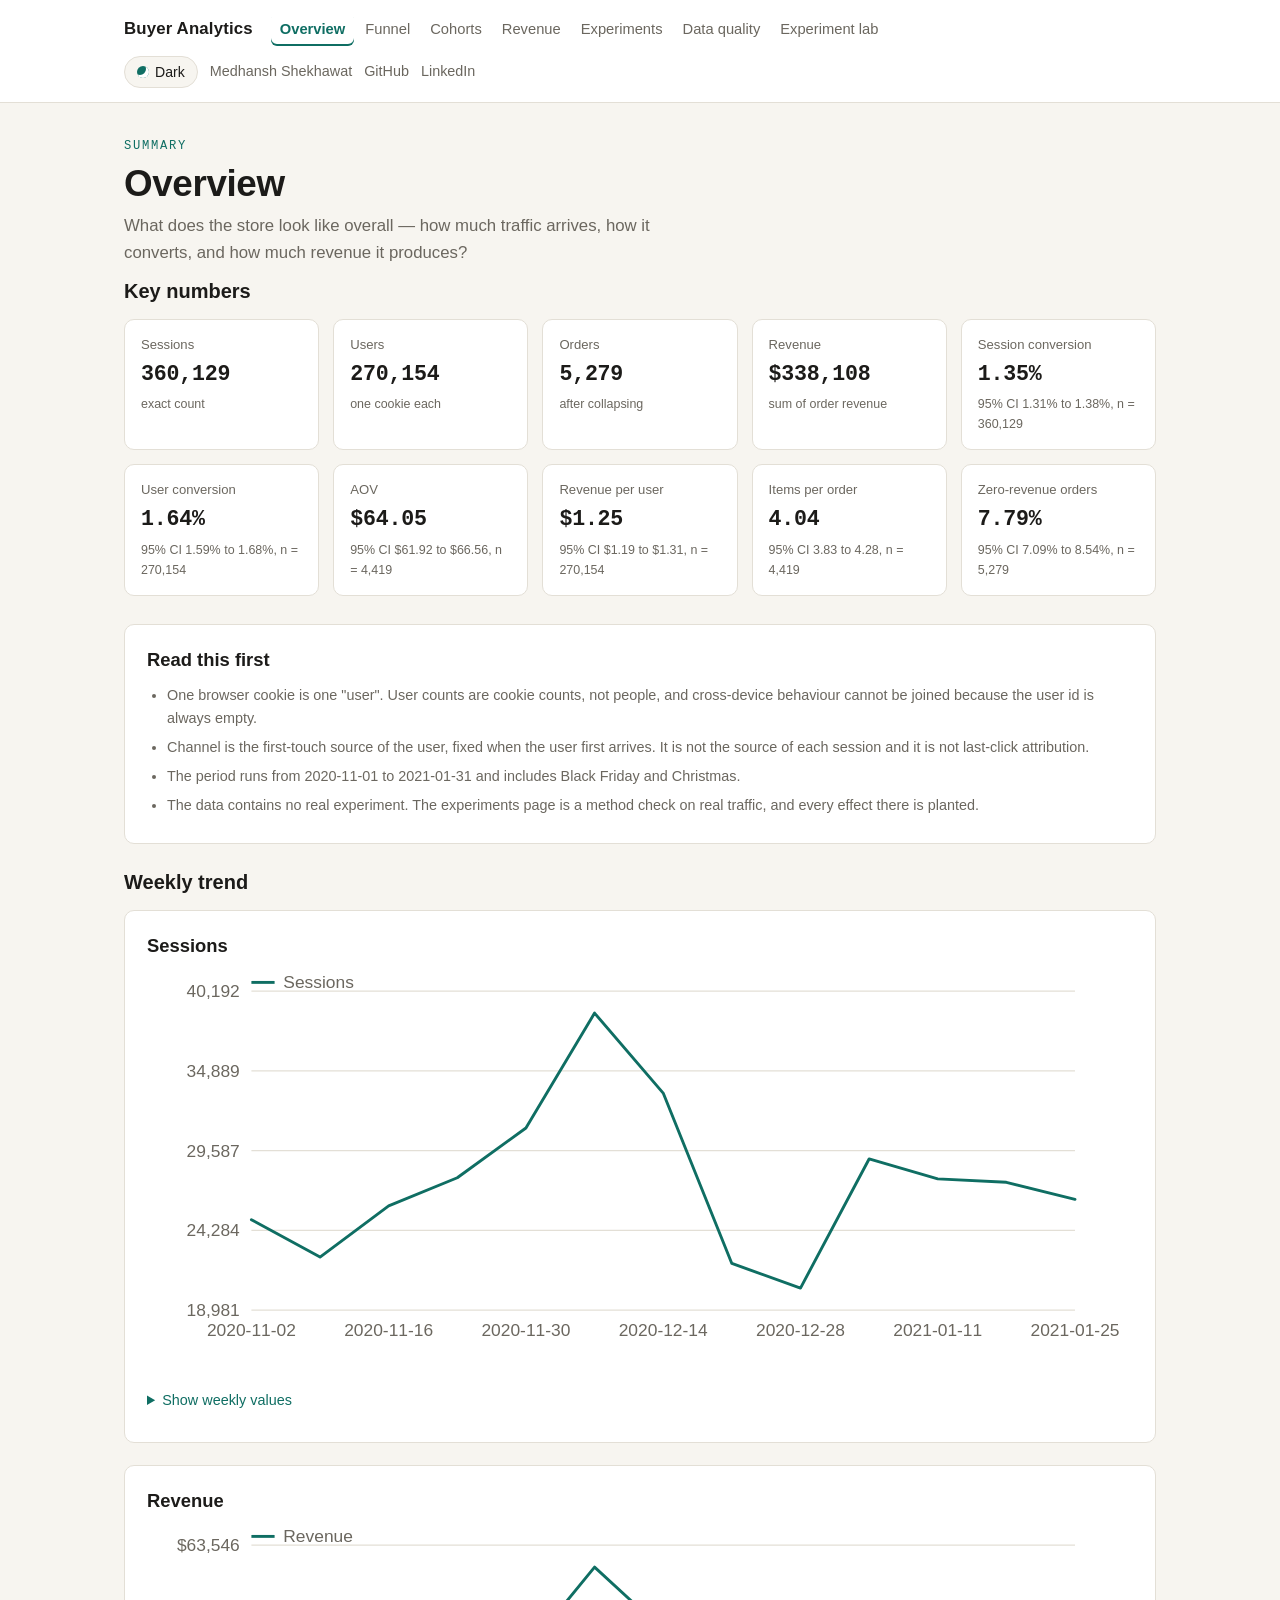
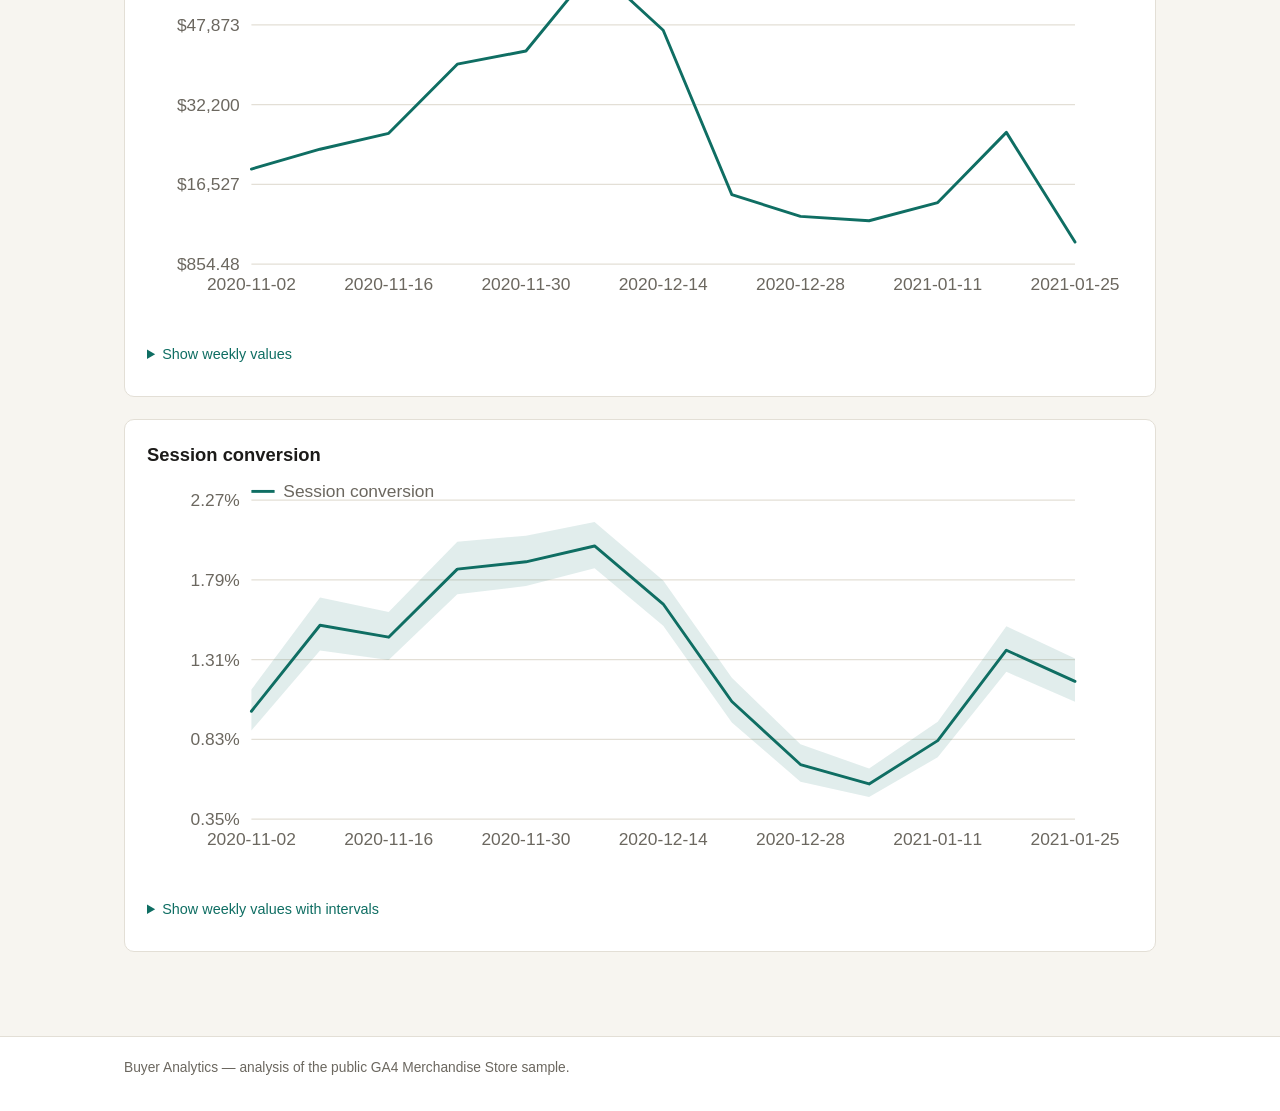
==== site/index.html @ 5dee78f3 "Static site and experiment lab" ====
<!DOCTYPE html>
<html lang="en">
  <head>
    <meta charset="utf-8" />
    <meta name="viewport" content="width=device-width, initial-scale=1" />
    <title>Overview · Buyer Analytics</title>
    <meta
      name="description"
      content="Traffic, conversion, orders and revenue for the store at a glance."
    />
    <link rel="stylesheet" href="css/style.css" />
    <script src="js/theme.js"></script>
  </head>
  <body>
    <a class="skip-link" href="#content">Skip to content</a>
    <header class="site-header">
      <div class="wrap header-inner">
        <a class="brand" href="index.html">Buyer Analytics</a>
        <nav class="site-nav" aria-label="Primary">
          <a href="index.html" aria-current="page">Overview</a>
          <a href="funnel.html">Funnel</a>
          <a href="cohorts.html">Cohorts</a>
          <a href="revenue.html">Revenue</a>
          <a href="experiments.html">Experiments</a>
          <a href="quality.html">Data quality</a>
          <a href="lab.html">Experiment lab</a>
        </nav>
        <div class="header-tools">
          <button
            id="theme-toggle"
            class="theme-toggle"
            type="button"
            aria-pressed="false"
          >
            <span class="theme-toggle-icon" aria-hidden="true"></span>
            <span data-theme-label>Dark</span>
          </button>
          <span class="author">Medhansh Shekhawat</span>
          <a href="https://github.com/Ghostboy789/buyer-analytics">GitHub</a>
          <a href="https://www.linkedin.com/in/medhansh-shekhawat">LinkedIn</a>
        </div>
      </div>
    </header>

    <div class="wrap">
      <header class="page-head">
        <p class="eyebrow">Summary</p>
        <h1>Overview</h1>
        <p class="lede">
          What does the store look like overall &mdash; how much traffic arrives,
          how it converts, and how much revenue it produces?
        </p>
      </header>

      <main id="content" data-page="index">
        <p class="placeholder">Data not loaded yet.</p>
      </main>
    </div>

    <footer class="site-footer">
      <div class="wrap">
        <p>
          Buyer Analytics &mdash; analysis of the public GA4 Merchandise Store
          sample.
        </p>
      </div>
    </footer>
    <script src="js/charts.js"></script>
    <script src="js/pages.js"></script>
    <script>
      Pages.mount();
    </script>
  </body>
</html>
---- site/css/style.css ----
/* Buyer Analytics — editorial analyst notebook.
 * Light is the base palette. Dark values are provided twice: once behind the
 * system preference and once behind the explicit [data-theme="dark"] switch.
 */

:root {
  --bg: #f7f5f0;
  --surface: #ffffff;
  --ink: #1c1b19;
  --muted: #6b675f;
  --rule: #e3dfd6;
  --accent: #0f6e63;
  --accent-2: #b4541a;
  --accent-soft: rgba(15, 110, 99, 0.08);
  --focus: #0f6e63;
  --radius: 10px;
  --gutter: 24px;
  --maxw: 1080px;
  --font-text: -apple-system, BlinkMacSystemFont, "Segoe UI", Roboto, Helvetica,
    Arial, "Noto Sans", sans-serif;
  --font-mono: ui-monospace, SFMono-Regular, "SF Mono", Menlo, Consolas,
    "Liberation Mono", monospace;
  --pass-bg: #b9e6df;
  --pass-ink: #0b4f46;
  --fail-bg: #f6c7a4;
  --fail-ink: #5c1f04;
  color-scheme: light;
}

@media (prefers-color-scheme: dark) {
  :root {
    --bg: #131514;
    --surface: #1b1e1d;
    --ink: #ecebe6;
    --muted: #9a988f;
    --rule: #2c302e;
    --accent: #4fc3b3;
    --accent-2: #f0a063;
    --accent-soft: rgba(79, 195, 179, 0.12);
    --focus: #4fc3b3;
    --pass-bg: #2f6f64;
    --pass-ink: #eafffb;
    --fail-bg: #7a4318;
    --fail-ink: #fff2e6;
    color-scheme: dark;
  }
}

:root[data-theme="dark"] {
  --bg: #131514;
  --surface: #1b1e1d;
  --ink: #ecebe6;
  --muted: #9a988f;
  --rule: #2c302e;
  --accent: #4fc3b3;
  --accent-2: #f0a063;
  --accent-soft: rgba(79, 195, 179, 0.12);
  --focus: #4fc3b3;
  --pass-bg: #2f6f64;
  --pass-ink: #eafffb;
  --fail-bg: #7a4318;
  --fail-ink: #fff2e6;
  color-scheme: dark;
}

:root[data-theme="light"] {
  --bg: #f7f5f0;
  --surface: #ffffff;
  --ink: #1c1b19;
  --muted: #6b675f;
  --rule: #e3dfd6;
  --accent: #0f6e63;
  --accent-2: #b4541a;
  --accent-soft: rgba(15, 110, 99, 0.08);
  --focus: #0f6e63;
  --pass-bg: #b9e6df;
  --pass-ink: #0b4f46;
  --fail-bg: #f6c7a4;
  --fail-ink: #5c1f04;
  color-scheme: light;
}

*,
*::before,
*::after {
  box-sizing: border-box;
}

html {
  -webkit-text-size-adjust: 100%;
}

body {
  margin: 0;
  background: var(--bg);
  color: var(--ink);
  font-family: var(--font-text);
  font-size: 16px;
  line-height: 1.6;
  overflow-x: hidden;
}

img,
svg,
video,
canvas {
  max-width: 100%;
}

a {
  color: var(--accent);
  text-underline-offset: 2px;
}

a:hover {
  color: var(--accent-2);
}

:focus-visible {
  outline: 2px solid var(--focus);
  outline-offset: 2px;
  border-radius: 3px;
}

.wrap {
  width: 100%;
  max-width: var(--maxw);
  margin: 0 auto;
  padding: 0 var(--gutter);
}

.skip-link {
  position: absolute;
  left: -9999px;
  top: 0;
  z-index: 10;
  background: var(--surface);
  color: var(--ink);
  padding: 8px 12px;
  border: 1px solid var(--rule);
  border-radius: 0 0 var(--radius) 0;
}

.skip-link:focus {
  left: 0;
}

/* Header ---------------------------------------------------------------- */

.site-header {
  border-bottom: 1px solid var(--rule);
  background: var(--surface);
}

.header-inner {
  display: flex;
  flex-wrap: wrap;
  align-items: center;
  gap: 10px 18px;
  padding-top: 14px;
  padding-bottom: 14px;
}

.brand {
  font-weight: 700;
  font-size: 1.05rem;
  letter-spacing: 0.01em;
  color: var(--ink);
  text-decoration: none;
  white-space: nowrap;
}

.brand:hover {
  color: var(--accent);
}

.site-nav {
  display: flex;
  flex-wrap: wrap;
  gap: 4px 2px;
  margin-right: auto;
}

.site-nav a {
  display: inline-block;
  padding: 4px 9px;
  color: var(--muted);
  text-decoration: none;
  border-radius: 6px;
  font-size: 0.92rem;
  white-space: nowrap;
}

.site-nav a:hover {
  color: var(--ink);
  background: var(--accent-soft);
}

.site-nav a[aria-current="page"] {
  color: var(--accent);
  font-weight: 600;
  box-shadow: inset 0 -2px 0 var(--accent);
}

.header-tools {
  display: flex;
  flex-wrap: wrap;
  align-items: center;
  gap: 6px 12px;
  font-size: 0.9rem;
}

.header-tools a {
  color: var(--muted);
  text-decoration: none;
}

.header-tools a:hover {
  color: var(--accent);
}

.author {
  color: var(--muted);
  white-space: nowrap;
}

.theme-toggle {
  display: inline-flex;
  align-items: center;
  gap: 6px;
  font: inherit;
  font-size: 0.88rem;
  color: var(--ink);
  background: var(--bg);
  border: 1px solid var(--rule);
  border-radius: 999px;
  padding: 4px 12px;
  cursor: pointer;
}

.theme-toggle:hover {
  border-color: var(--accent);
  color: var(--accent);
}

.theme-toggle-icon {
  width: 12px;
  height: 12px;
  border-radius: 50%;
  background: var(--accent);
  box-shadow: inset -3px -3px 0 0 var(--surface);
}

/* Page head ------------------------------------------------------------- */

.page-head {
  padding: 34px 0 8px;
}

.eyebrow {
  margin: 0 0 6px;
  font-family: var(--font-mono);
  font-size: 0.76rem;
  letter-spacing: 0.14em;
  text-transform: uppercase;
  color: var(--accent);
}

.page-head h1 {
  margin: 0 0 8px;
  font-size: clamp(1.7rem, 4vw, 2.3rem);
  line-height: 1.15;
  letter-spacing: -0.01em;
}

.lede {
  margin: 0;
  max-width: 62ch;
  font-size: 1.05rem;
  color: var(--muted);
}

main {
  display: block;
  padding-bottom: 56px;
}

.placeholder {
  margin: 22px 0 0;
  padding: 18px 20px;
  border: 1px dashed var(--rule);
  border-radius: var(--radius);
  color: var(--muted);
  background: var(--surface);
}

/* Cards and content ----------------------------------------------------- */

.card {
  background: var(--surface);
  border: 1px solid var(--rule);
  border-radius: var(--radius);
  padding: 20px 22px;
  margin: 0 0 22px;
}

.card > :first-child {
  margin-top: 0;
}

.card > :last-child {
  margin-bottom: 0;
}

.card h2 {
  font-size: 1.15rem;
  margin: 0 0 4px;
}

.card h3 {
  font-size: 1rem;
  margin: 0 0 4px;
}

.card .hint,
.note {
  color: var(--muted);
  font-size: 0.9rem;
}

.section {
  margin: 0 0 28px;
}

.section > h2 {
  font-size: 1.25rem;
  margin: 0 0 12px;
}

/* Forms ----------------------------------------------------------------- */

.field-grid {
  display: grid;
  grid-template-columns: repeat(auto-fit, minmax(150px, 1fr));
  gap: 14px 18px;
  margin: 0 0 16px;
}

.field {
  display: flex;
  flex-direction: column;
  gap: 4px;
}

.field label {
  font-size: 0.85rem;
  color: var(--muted);
}

.field input,
.field select {
  font: inherit;
  color: var(--ink);
  background: var(--bg);
  border: 1px solid var(--rule);
  border-radius: 6px;
  padding: 7px 9px;
  width: 100%;
  min-width: 0;
}

.field input[type="number"] {
  font-family: var(--font-mono);
}

.field input:focus,
.field select:focus {
  border-color: var(--accent);
}

.btn {
  font: inherit;
  font-weight: 600;
  color: #ffffff;
  background: var(--accent);
  border: 1px solid var(--accent);
  border-radius: 8px;
  padding: 8px 18px;
  cursor: pointer;
}

.btn:hover:not(:disabled) {
  filter: brightness(1.08);
}

.btn:disabled {
  opacity: 0.55;
  cursor: progress;
}

.btn-secondary {
  color: var(--ink);
  background: var(--surface);
  border-color: var(--rule);
}

.result {
  margin-top: 16px;
}

.result .big {
  font-family: var(--font-mono);
  font-size: 1.6rem;
  font-weight: 600;
  letter-spacing: -0.01em;
}

.result dl {
  display: grid;
  grid-template-columns: max-content 1fr;
  gap: 2px 16px;
  margin: 12px 0 0;
}

.result dt {
  color: var(--muted);
  font-size: 0.88rem;
}

.result dd {
  margin: 0;
  font-family: var(--font-mono);
}

.status {
  margin-top: 12px;
  font-size: 0.9rem;
  color: var(--muted);
  min-height: 1.2em;
}

.status.error {
  color: var(--accent-2);
}

.chart-box {
  margin-top: 18px;
  overflow-x: auto;
}

/* Tables ---------------------------------------------------------------- */

.table-wrap {
  overflow-x: auto;
  border: 1px solid var(--rule);
  border-radius: var(--radius);
  background: var(--surface);
}

table {
  border-collapse: collapse;
  width: 100%;
  font-size: 0.92rem;
}

th,
td {
  text-align: left;
  padding: 9px 14px;
  border-bottom: 1px solid var(--rule);
  white-space: nowrap;
}

th {
  color: var(--muted);
  font-weight: 600;
}

tbody tr:last-child td {
  border-bottom: 0;
}

td.num,
.num {
  font-family: var(--font-mono);
}

td.num {
  white-space: normal;
}

th {
  white-space: normal;
}

.data-toggle {
  margin-top: 14px;
}

.data-toggle summary {
  cursor: pointer;
  color: var(--accent);
  font-size: 0.9rem;
  padding: 4px 0 10px;
}

.data-toggle summary:hover {
  color: var(--accent-2);
}

/* Charts ---------------------------------------------------------------- */

.chart {
  display: block;
  width: 100%;
  height: auto;
  color: var(--ink);
}

.chart-label {
  font-family: var(--font-text);
  font-size: 12px;
  color: var(--muted);
  fill: currentColor;
}

.chart-value {
  font-family: var(--font-mono);
  font-size: 12px;
  fill: currentColor;
}

.chart-cell {
  font-family: var(--font-mono);
  font-size: 11px;
}

/* Footer ---------------------------------------------------------------- */

.site-footer {
  border-top: 1px solid var(--rule);
  color: var(--muted);
  font-size: 0.86rem;
  padding: 20px 0 32px;
  background: var(--surface);
}

.site-footer p {
  margin: 0;
}

/* Data pages ------------------------------------------------------------ */

.kpi-grid {
  display: grid;
  grid-template-columns: repeat(auto-fit, minmax(190px, 1fr));
  gap: 14px;
  margin: 0 0 4px;
}

.kpi {
  background: var(--surface);
  border: 1px solid var(--rule);
  border-radius: var(--radius);
  padding: 14px 16px;
}

.kpi-label {
  font-size: 0.82rem;
  color: var(--muted);
}

.kpi-value {
  font-family: var(--font-mono);
  font-size: 1.35rem;
  font-weight: 600;
  letter-spacing: -0.01em;
  margin-top: 2px;
}

.kpi-sub {
  font-size: 0.78rem;
  color: var(--muted);
  margin-top: 4px;
}

.card-grid {
  display: grid;
  grid-template-columns: repeat(auto-fit, minmax(260px, 1fr));
  gap: 18px;
  align-items: start;
}

.card-grid .card {
  margin-bottom: 0;
}

.notice {
  background: var(--accent-soft);
  border: 1px solid var(--rule);
  border-left: 3px solid var(--accent);
  border-radius: var(--radius);
  padding: 14px 18px;
  margin: 0 0 22px;
}

.notice-strong {
  border-left-width: 6px;
  border-left-color: var(--accent-2);
  background: var(--accent-soft);
  padding: 18px 22px;
  font-size: 1.12rem;
}

.notice-strong .note {
  font-size: 0.9rem;
}

.notice p {
  margin: 0 0 8px;
}

.notice p:last-child {
  margin-bottom: 0;
}

.note-list {
  margin: 10px 0 0;
  padding-left: 20px;
  color: var(--muted);
  font-size: 0.9rem;
}

.note-list li {
  margin: 0 0 6px;
}

.big-num {
  font-family: var(--font-mono);
  font-size: 1.6rem;
  font-weight: 600;
  margin: 0 0 6px;
}

.kv {
  display: grid;
  grid-template-columns: max-content 1fr;
  gap: 4px 16px;
  margin: 0;
}

.kv dt {
  color: var(--muted);
  font-size: 0.88rem;
}

.kv dd {
  margin: 0;
  font-family: var(--font-mono);
}

.badge {
  display: inline-block;
  font-weight: 700;
  font-size: 0.76rem;
  letter-spacing: 0.08em;
  padding: 3px 10px;
  border-radius: 999px;
}

.badge-pass {
  color: var(--pass-ink);
  background: var(--pass-bg);
}

.badge-fail {
  color: var(--fail-ink);
  background: var(--fail-bg);
}

/* Phones ---------------------------------------------------------------- */

@media (max-width: 640px) {
  :root {
    --gutter: 16px;
  }

  .header-inner {
    gap: 8px 12px;
  }

  .site-nav {
    order: 3;
    width: 100%;
    margin-right: 0;
    flex-wrap: nowrap;
    overflow-x: auto;
    padding-bottom: 2px;
    -webkit-overflow-scrolling: touch;
  }

  .site-nav::-webkit-scrollbar {
    height: 4px;
  }

  .page-head {
    padding-top: 24px;
  }

  .card {
    padding: 16px;
    overflow-x: auto;
  }

  .chart {
    min-width: 540px;
  }

  td.num,
  th {
    white-space: nowrap;
  }

  .big-num {
    font-size: 1.25rem;
  }

  .notice-strong {
    font-size: 1.02rem;
    padding: 14px 16px;
  }
}
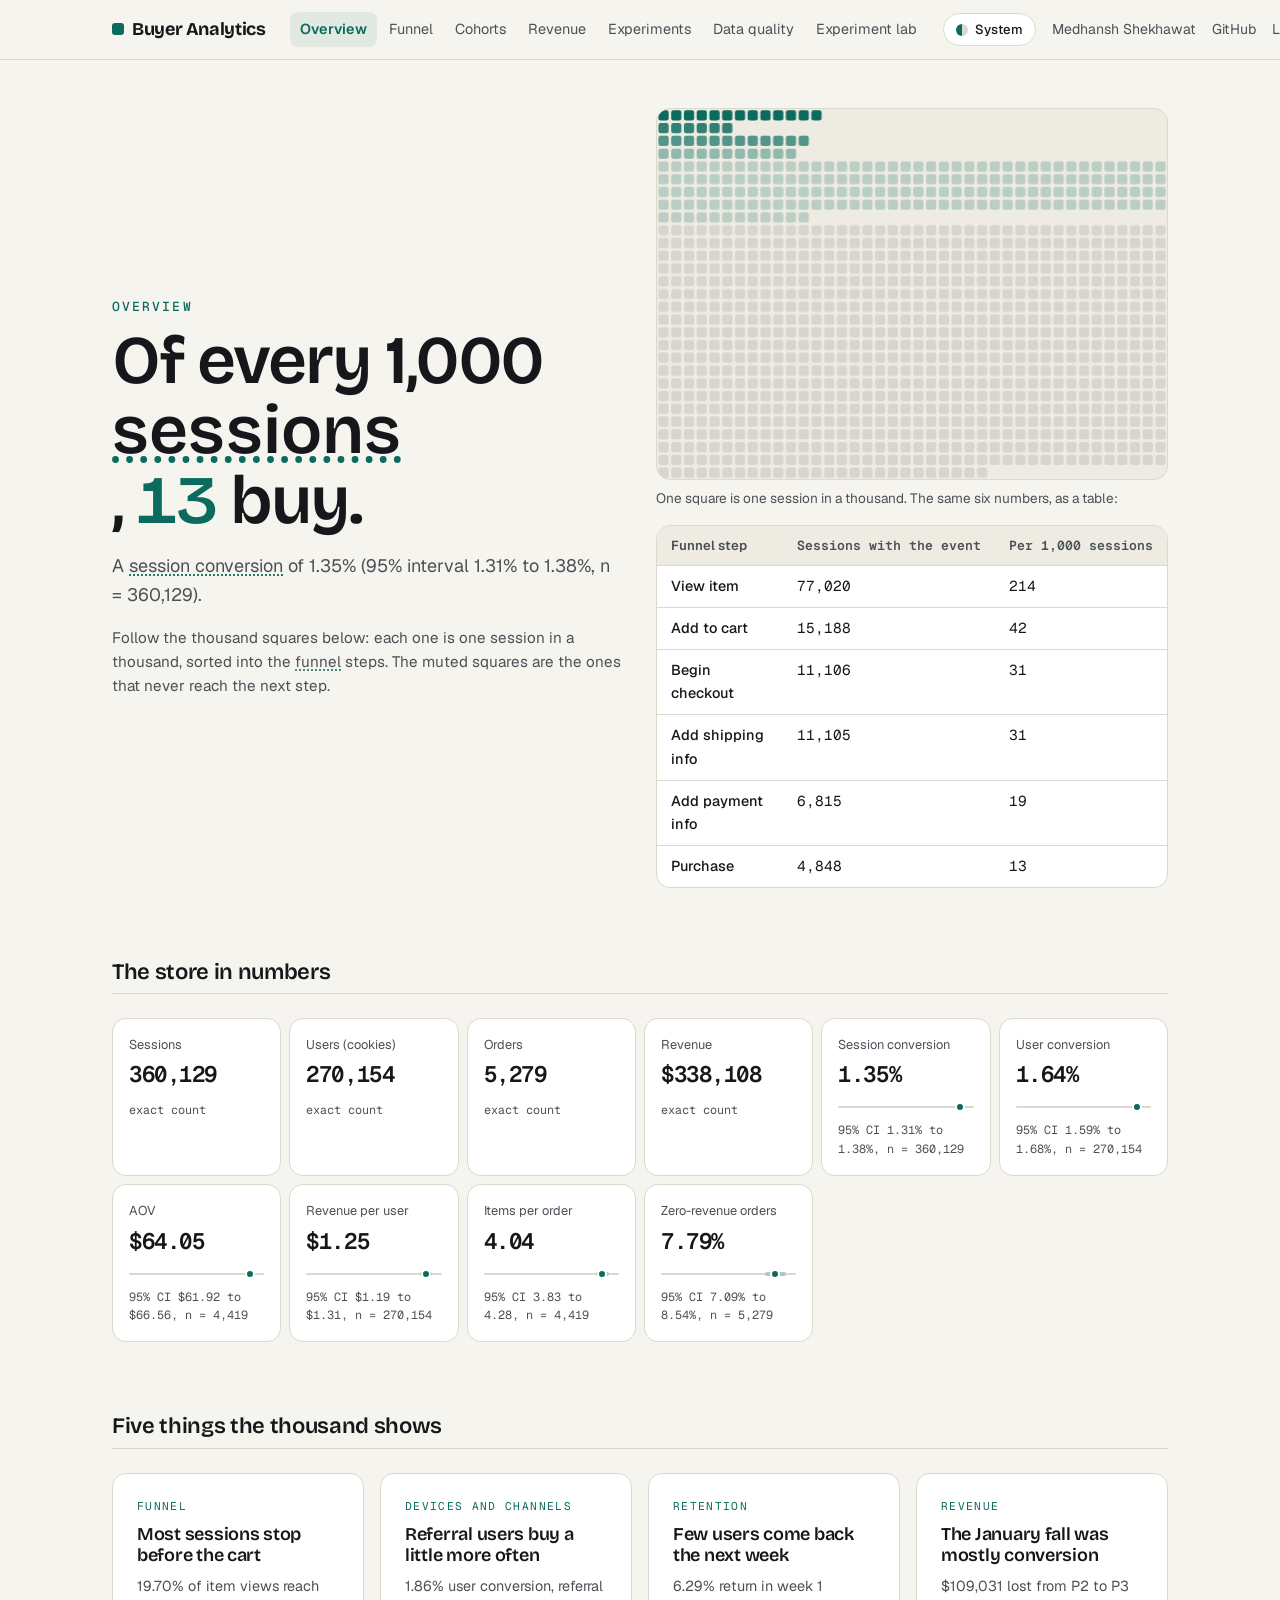
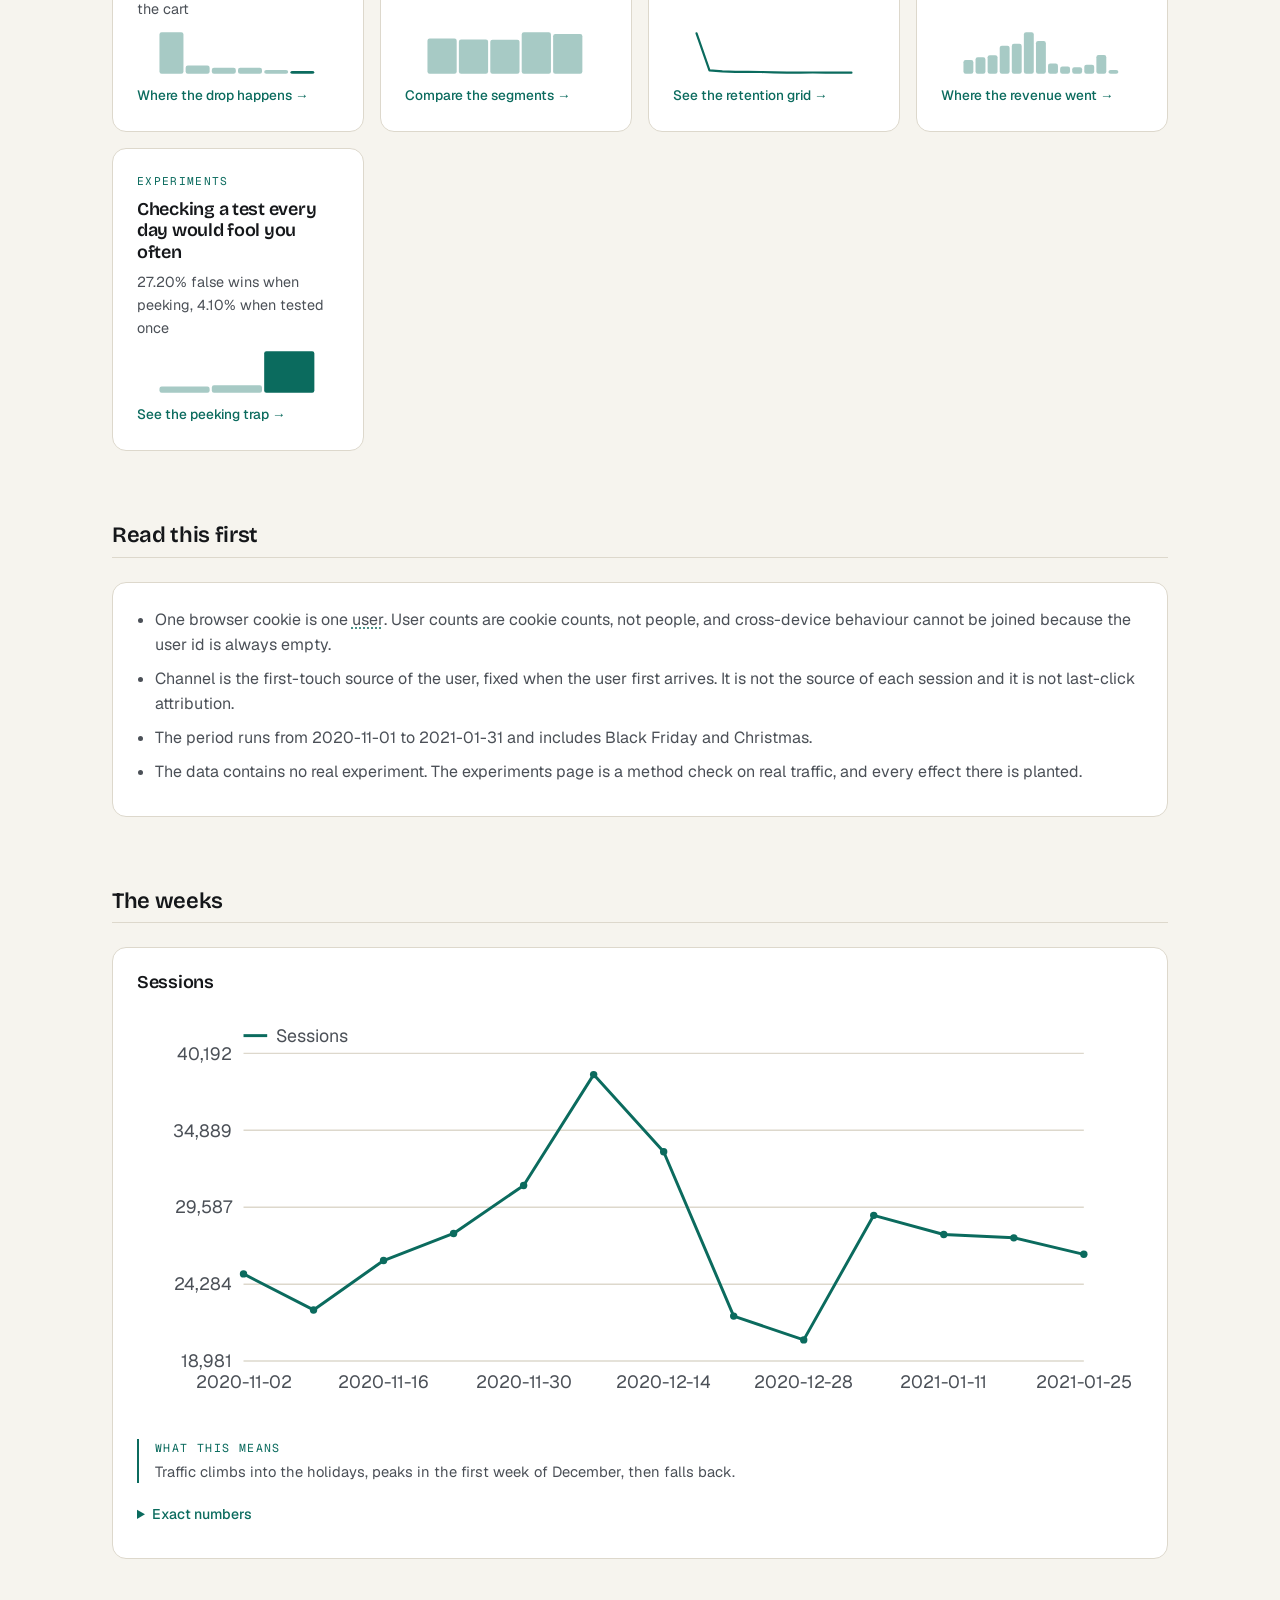
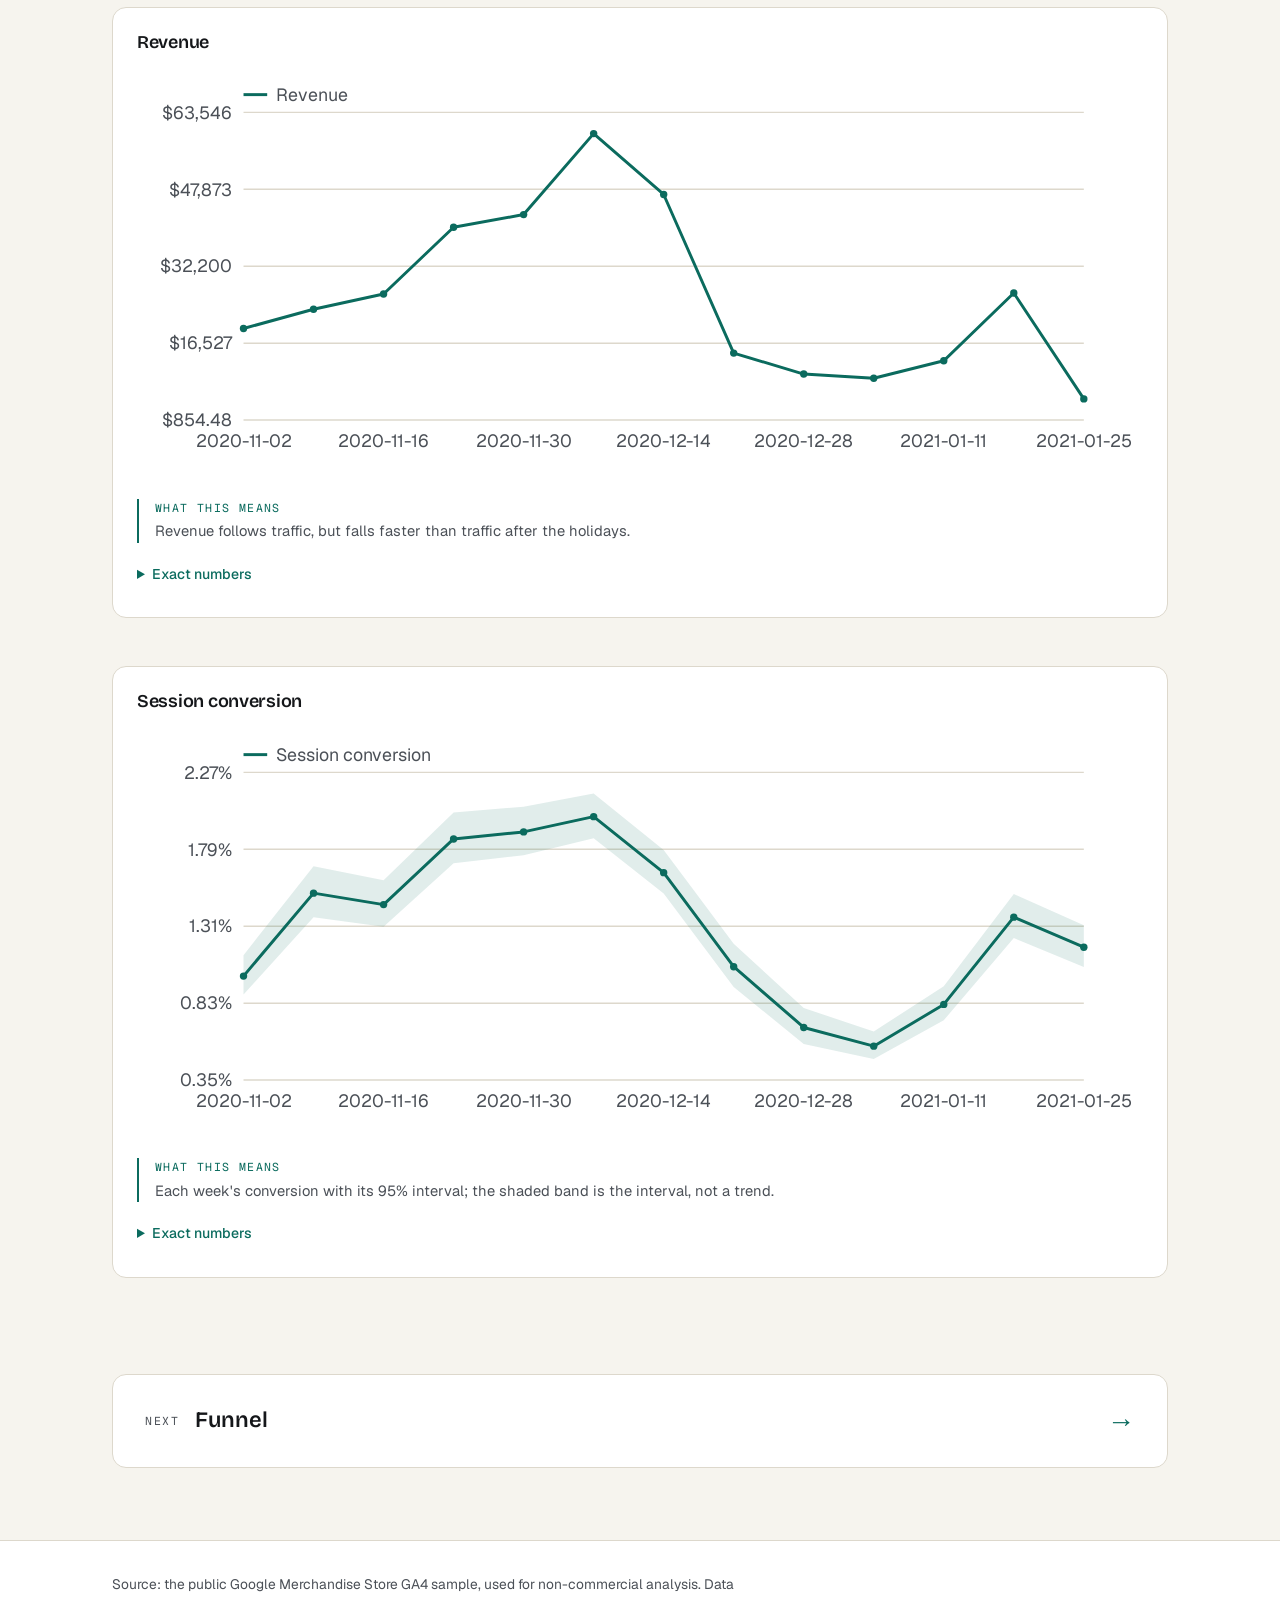
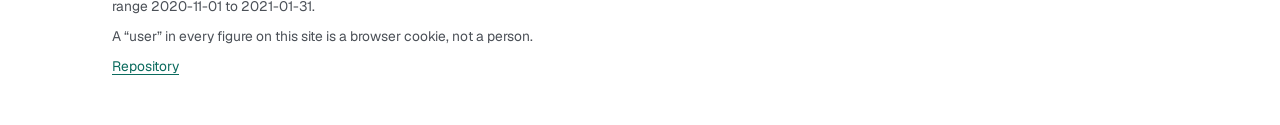
==== commit dd1fecb5: "Site redesign: session field hero, revenue bridge, glossary, self-hosted fonts" ====
--- a/site/index.html
+++ b/site/index.html
@@ -3,10 +3,11 @@
   <head>
     <meta charset="utf-8" />
     <meta name="viewport" content="width=device-width, initial-scale=1" />
+    <meta name="color-scheme" content="light dark" />
     <title>Overview · Buyer Analytics</title>
     <meta
       name="description"
-      content="Traffic, conversion, orders and revenue for the store at a glance."
+      content="Of every 1,000 sessions on the Google Merchandise Store sample, 13 buy. Traffic, conversion, orders and revenue at a glance."
     />
     <link rel="stylesheet" href="css/style.css" />
     <script src="js/theme.js"></script>
@@ -15,8 +16,20 @@
     <a class="skip-link" href="#content">Skip to content</a>
     <header class="site-header">
       <div class="wrap header-inner">
-        <a class="brand" href="index.html">Buyer Analytics</a>
-        <nav class="site-nav" aria-label="Primary">
+        <a class="brand" href="index.html"
+          ><span class="brand-text">Buyer Analytics</span></a
+        >
+        <button
+          class="nav-toggle"
+          type="button"
+          data-nav-toggle
+          aria-expanded="false"
+          aria-controls="site-nav"
+        >
+          <span class="nav-toggle-bars" aria-hidden="true"></span>
+          <span>Menu</span>
+        </button>
+        <nav id="site-nav" class="site-nav" aria-label="Primary">
           <a href="index.html" aria-current="page">Overview</a>
           <a href="funnel.html">Funnel</a>
           <a href="cohorts.html">Cohorts</a>
@@ -30,10 +43,10 @@
             id="theme-toggle"
             class="theme-toggle"
             type="button"
-            aria-pressed="false"
+            data-mode="system"
           >
             <span class="theme-toggle-icon" aria-hidden="true"></span>
-            <span data-theme-label>Dark</span>
+            <span data-theme-label>System</span>
           </button>
           <span class="author">Medhansh Shekhawat</span>
           <a href="https://github.com/Ghostboy789/buyer-analytics">GitHub</a>
@@ -42,31 +55,28 @@
       </div>
     </header>
 
-    <div class="wrap">
-      <header class="page-head">
-        <p class="eyebrow">Summary</p>
-        <h1>Overview</h1>
-        <p class="lede">
-          What does the store look like overall &mdash; how much traffic arrives,
-          how it converts, and how much revenue it produces?
-        </p>
-      </header>
+    <main id="content" data-page="index"></main>
 
-      <main id="content" data-page="index">
-        <p class="placeholder">Data not loaded yet.</p>
-      </main>
+    <footer class="site-footer">
+      <div class="wrap" id="footer-slot"></div>
+    </footer>
+
+    <div
+      class="glossary-pop"
+      id="glossary-pop"
+      role="dialog"
+      aria-label="Glossary definition"
+      hidden
+    >
+      <p class="glossary-term" data-glossary-term></p>
+      <p class="glossary-def" data-glossary-def></p>
     </div>
 
-    <footer class="site-footer">
-      <div class="wrap">
-        <p>
-          Buyer Analytics &mdash; analysis of the public GA4 Merchandise Store
-          sample.
-        </p>
-      </div>
-    </footer>
     <script src="js/charts.js"></script>
+    <script src="js/glossary.js"></script>
     <script src="js/pages.js"></script>
+    <script src="js/hero.js"></script>
+    <script src="js/site.js"></script>
     <script>
       Pages.mount();
     </script>
--- a/site/css/style.css
+++ b/site/css/style.css
@@ -1,84 +1,164 @@
-/* Buyer Analytics — editorial analyst notebook.
- * Light is the base palette. Dark values are provided twice: once behind the
- * system preference and once behind the explicit [data-theme="dark"] switch.
+/* Buyer Analytics — an editorial data story.
+ *
+ * Light is the base palette; the dark values are declared twice, once behind
+ * the system preference and once behind the explicit [data-theme="dark"]
+ * switch. Every text/background pair below was checked against WCAG AA (4.5:1
+ * for body text); the status colours are used as marks and tints, never as
+ * body text on the page background.
  */
 
+/* Fonts ----------------------------------------------------------------- */
+
+@font-face {
+  font-family: "Bricolage Grotesque";
+  src: url("../fonts/bricolage-grotesque-latin-wght.woff2") format("woff2");
+  font-weight: 200 800;
+  font-style: normal;
+  font-display: swap;
+}
+
+@font-face {
+  font-family: "Geist";
+  src: url("../fonts/geist-latin-wght.woff2") format("woff2");
+  font-weight: 100 900;
+  font-style: normal;
+  font-display: swap;
+}
+
+@font-face {
+  font-family: "Geist Mono";
+  src: url("../fonts/geist-mono-latin-wght.woff2") format("woff2");
+  font-weight: 100 900;
+  font-style: normal;
+  font-display: swap;
+}
+
+/* Tokens ---------------------------------------------------------------- */
+
 :root {
-  --bg: #f7f5f0;
+  --bg: #f6f4ee;
   --surface: #ffffff;
-  --ink: #1c1b19;
-  --muted: #6b675f;
-  --rule: #e3dfd6;
-  --accent: #0f6e63;
-  --accent-2: #b4541a;
-  --accent-soft: rgba(15, 110, 99, 0.08);
-  --focus: #0f6e63;
-  --radius: 10px;
-  --gutter: 24px;
-  --maxw: 1080px;
-  --font-text: -apple-system, BlinkMacSystemFont, "Segoe UI", Roboto, Helvetica,
-    Arial, "Noto Sans", sans-serif;
-  --font-mono: ui-monospace, SFMono-Regular, "SF Mono", Menlo, Consolas,
-    "Liberation Mono", monospace;
-  --pass-bg: #b9e6df;
-  --pass-ink: #0b4f46;
-  --fail-bg: #f6c7a4;
-  --fail-ink: #5c1f04;
+  --surface-2: #eeebe2;
+  --border: #ddd8cc;
+  --ink: #15171a;
+  --ink-2: #4b5057;
+  --ink-3: #6c717a;
+  --accent: #0b6b5e;
+  --accent-ink: #ffffff;
+  --accent-soft: rgba(11, 107, 94, 0.08);
+  --accent-soft-strong: #a7cac5;
+  --lost: #c8501e;
+  --pass: #1e8a5e;
+  --fail: #c8323a;
+  --focus: #0b6b5e;
+
+  --pass-tint: #e3f1eb;
+  --fail-tint: #f8e6e7;
+  --lost-tint: #f9e9e0;
+
+  --heat-0: #ebf3f2;
+  --heat-1: #cee1df;
+  --heat-2: #a7cac5;
+  --heat-3: #79aea6;
+  --heat-4: #418c81;
+  --heat-5: #0b6b5e;
+
+  --font-display: "Bricolage Grotesque", "Helvetica Neue", Arial, sans-serif;
+  --font-text: "Geist", -apple-system, BlinkMacSystemFont, "Segoe UI", Roboto,
+    Helvetica, Arial, sans-serif;
+  --font-mono: "Geist Mono", ui-monospace, SFMono-Regular, Menlo, Consolas,
+    monospace;
+
+  --step--1: 0.8125rem;
+  --step-0: 1rem;
+  --step-1: 1.125rem;
+  --step-2: 1.375rem;
+  --step-3: 1.75rem;
+  --step-4: clamp(1.9rem, 1.3rem + 2.4vw, 2.75rem);
+  --step-5: clamp(2.5rem, 1.4rem + 5vw, 4.25rem);
+
+  --space-1: 4px;
+  --space-2: 8px;
+  --space-3: 16px;
+  --space-4: 24px;
+  --space-5: 32px;
+  --space-6: 48px;
+  --space-7: 72px;
+
+  --content: 1120px;
+  --gutter: clamp(16px, 4vw, 32px);
+  --radius: 14px;
+  --radius-sm: 8px;
+  --header-h: 60px;
+
   color-scheme: light;
 }
 
 @media (prefers-color-scheme: dark) {
-  :root {
-    --bg: #131514;
-    --surface: #1b1e1d;
-    --ink: #ecebe6;
-    --muted: #9a988f;
-    --rule: #2c302e;
-    --accent: #4fc3b3;
-    --accent-2: #f0a063;
-    --accent-soft: rgba(79, 195, 179, 0.12);
-    --focus: #4fc3b3;
-    --pass-bg: #2f6f64;
-    --pass-ink: #eafffb;
-    --fail-bg: #7a4318;
-    --fail-ink: #fff2e6;
+  :root:not([data-theme="light"]) {
+    --bg: #0c0f0e;
+    --surface: #131716;
+    --surface-2: #1a1f1d;
+    --border: #272d2a;
+    --ink: #eceeea;
+    --ink-2: #a9b0ab;
+    --ink-3: #7f8782;
+    --accent: #5fd3c0;
+    --accent-ink: #0c0f0e;
+    --accent-soft: rgba(95, 211, 192, 0.1);
+    --accent-soft-strong: #366d64;
+    --lost: #ff8a55;
+    --pass: #3dbe8b;
+    --fail: #f2555a;
+    --focus: #5fd3c0;
+
+    --pass-tint: #16302a;
+    --fail-tint: #361f21;
+    --lost-tint: #35241c;
+
+    --heat-0: #1c2e2a;
+    --heat-1: #284c46;
+    --heat-2: #366d64;
+    --heat-3: #459386;
+    --heat-4: #54b7a6;
+    --heat-5: #5fd3c0;
+
     color-scheme: dark;
   }
 }
 
 :root[data-theme="dark"] {
-  --bg: #131514;
-  --surface: #1b1e1d;
-  --ink: #ecebe6;
-  --muted: #9a988f;
-  --rule: #2c302e;
-  --accent: #4fc3b3;
-  --accent-2: #f0a063;
-  --accent-soft: rgba(79, 195, 179, 0.12);
-  --focus: #4fc3b3;
-  --pass-bg: #2f6f64;
-  --pass-ink: #eafffb;
-  --fail-bg: #7a4318;
-  --fail-ink: #fff2e6;
+  --bg: #0c0f0e;
+  --surface: #131716;
+  --surface-2: #1a1f1d;
+  --border: #272d2a;
+  --ink: #eceeea;
+  --ink-2: #a9b0ab;
+  --ink-3: #7f8782;
+  --accent: #5fd3c0;
+  --accent-ink: #0c0f0e;
+  --accent-soft: rgba(95, 211, 192, 0.1);
+  --accent-soft-strong: #366d64;
+  --lost: #ff8a55;
+  --pass: #3dbe8b;
+  --fail: #f2555a;
+  --focus: #5fd3c0;
+
+  --pass-tint: #16302a;
+  --fail-tint: #361f21;
+  --lost-tint: #35241c;
+
+  --heat-0: #1c2e2a;
+  --heat-1: #284c46;
+  --heat-2: #366d64;
+  --heat-3: #459386;
+  --heat-4: #54b7a6;
+  --heat-5: #5fd3c0;
+
   color-scheme: dark;
 }
 
-:root[data-theme="light"] {
-  --bg: #f7f5f0;
-  --surface: #ffffff;
-  --ink: #1c1b19;
-  --muted: #6b675f;
-  --rule: #e3dfd6;
-  --accent: #0f6e63;
-  --accent-2: #b4541a;
-  --accent-soft: rgba(15, 110, 99, 0.08);
-  --focus: #0f6e63;
-  --pass-bg: #b9e6df;
-  --pass-ink: #0b4f46;
-  --fail-bg: #f6c7a4;
-  --fail-ink: #5c1f04;
-  color-scheme: light;
-}
+/* Base ------------------------------------------------------------------ */
 
 *,
 *::before,
@@ -88,6 +168,7 @@
 
 html {
   -webkit-text-size-adjust: 100%;
+  scroll-behavior: smooth;
 }
 
 body {
@@ -95,9 +176,27 @@
   background: var(--bg);
   color: var(--ink);
   font-family: var(--font-text);
-  font-size: 16px;
+  font-size: var(--step-0);
   line-height: 1.6;
-  overflow-x: hidden;
+  font-weight: 400;
+  -webkit-font-smoothing: antialiased;
+  text-rendering: optimizeLegibility;
+}
+
+h1,
+h2,
+h3,
+h4 {
+  font-family: var(--font-display);
+  font-weight: 600;
+  line-height: 1.15;
+  letter-spacing: -0.015em;
+  margin: 0 0 var(--space-3);
+  color: var(--ink);
+}
+
+p {
+  margin: 0 0 var(--space-3);
 }
 
 img,
@@ -109,11 +208,12 @@
 
 a {
   color: var(--accent);
-  text-underline-offset: 2px;
+  text-underline-offset: 3px;
+  text-decoration-thickness: 1px;
 }
 
 a:hover {
-  color: var(--accent-2);
+  color: var(--ink);
 }
 
 :focus-visible {
@@ -122,9 +222,14 @@
   border-radius: 3px;
 }
 
+::selection {
+  background: var(--accent);
+  color: var(--accent-ink);
+}
+
 .wrap {
   width: 100%;
-  max-width: var(--maxw);
+  max-width: var(--content);
   margin: 0 auto;
   padding: 0 var(--gutter);
 }
@@ -133,12 +238,12 @@
   position: absolute;
   left: -9999px;
   top: 0;
-  z-index: 10;
-  background: var(--surface);
-  color: var(--ink);
-  padding: 8px 12px;
-  border: 1px solid var(--rule);
-  border-radius: 0 0 var(--radius) 0;
+  z-index: 40;
+  background: var(--surface);
+  color: var(--ink);
+  padding: var(--space-2) var(--space-3);
+  border: 1px solid var(--border);
+  border-radius: 0 0 var(--radius-sm) 0;
 }
 
 .skip-link:focus {
@@ -148,46 +253,75 @@
 /* Header ---------------------------------------------------------------- */
 
 .site-header {
-  border-bottom: 1px solid var(--rule);
-  background: var(--surface);
+  position: sticky;
+  top: 0;
+  z-index: 30;
+  height: var(--header-h);
+  background: color-mix(in srgb, var(--bg) 82%, transparent);
+  border-bottom: 1px solid var(--border);
+}
+
+@supports (backdrop-filter: blur(8px)) {
+  .site-header {
+    backdrop-filter: saturate(150%) blur(12px);
+    -webkit-backdrop-filter: saturate(150%) blur(12px);
+  }
+}
+
+@supports not (background: color-mix(in srgb, red 50%, blue)) {
+  .site-header {
+    background: var(--bg);
+  }
 }
 
 .header-inner {
   display: flex;
-  flex-wrap: wrap;
   align-items: center;
-  gap: 10px 18px;
-  padding-top: 14px;
-  padding-bottom: 14px;
+  gap: var(--space-3);
+  height: 100%;
 }
 
 .brand {
+  display: inline-flex;
+  align-items: center;
+  gap: var(--space-2);
+  font-family: var(--font-display);
   font-weight: 700;
-  font-size: 1.05rem;
-  letter-spacing: 0.01em;
+  font-size: var(--step-1);
+  letter-spacing: -0.02em;
   color: var(--ink);
   text-decoration: none;
   white-space: nowrap;
 }
 
+.brand::before {
+  content: "";
+  width: 12px;
+  height: 12px;
+  border-radius: 3px;
+  background: var(--accent);
+  flex: none;
+}
+
 .brand:hover {
   color: var(--accent);
 }
 
 .site-nav {
   display: flex;
-  flex-wrap: wrap;
-  gap: 4px 2px;
+  align-items: center;
+  gap: 2px;
+  margin-left: var(--space-2);
   margin-right: auto;
 }
 
 .site-nav a {
   display: inline-block;
-  padding: 4px 9px;
-  color: var(--muted);
+  padding: 6px 10px;
+  border-radius: var(--radius-sm);
+  color: var(--ink-2);
   text-decoration: none;
-  border-radius: 6px;
-  font-size: 0.92rem;
+  font-size: 0.9rem;
   white-space: nowrap;
 }
 
@@ -199,19 +333,63 @@
 .site-nav a[aria-current="page"] {
   color: var(--accent);
   font-weight: 600;
-  box-shadow: inset 0 -2px 0 var(--accent);
+  background: var(--accent-soft);
+}
+
+.nav-toggle {
+  display: none;
+  font: inherit;
+  font-size: 0.88rem;
+  color: var(--ink);
+  background: var(--surface);
+  border: 1px solid var(--border);
+  border-radius: var(--radius-sm);
+  padding: 6px 12px;
+  cursor: pointer;
+  align-items: center;
+  gap: 6px;
+}
+
+.nav-toggle:hover {
+  border-color: var(--accent);
+  color: var(--accent);
+}
+
+.nav-toggle-bars {
+  position: relative;
+  width: 14px;
+  height: 10px;
+  flex: none;
+}
+
+.nav-toggle-bars::before,
+.nav-toggle-bars::after {
+  content: "";
+  position: absolute;
+  left: 0;
+  right: 0;
+  height: 2px;
+  border-radius: 2px;
+  background: currentColor;
+}
+
+.nav-toggle-bars::before {
+  top: 0;
+}
+
+.nav-toggle-bars::after {
+  bottom: 0;
 }
 
 .header-tools {
   display: flex;
-  flex-wrap: wrap;
   align-items: center;
-  gap: 6px 12px;
-  font-size: 0.9rem;
+  gap: var(--space-3);
+  font-size: 0.88rem;
 }
 
 .header-tools a {
-  color: var(--muted);
+  color: var(--ink-2);
   text-decoration: none;
 }
 
@@ -220,21 +398,22 @@
 }
 
 .author {
-  color: var(--muted);
+  color: var(--ink-2);
   white-space: nowrap;
 }
 
 .theme-toggle {
   display: inline-flex;
   align-items: center;
-  gap: 6px;
+  gap: 7px;
   font: inherit;
-  font-size: 0.88rem;
-  color: var(--ink);
-  background: var(--bg);
-  border: 1px solid var(--rule);
+  font-size: 0.82rem;
+  font-weight: 500;
+  color: var(--ink);
+  background: var(--surface);
+  border: 1px solid var(--border);
   border-radius: 999px;
-  padding: 4px 12px;
+  padding: 5px 12px;
   cursor: pointer;
 }
 
@@ -248,60 +427,107 @@
   height: 12px;
   border-radius: 50%;
   background: var(--accent);
-  box-shadow: inset -3px -3px 0 0 var(--surface);
-}
-
-/* Page head ------------------------------------------------------------- */
-
-.page-head {
-  padding: 34px 0 8px;
-}
-
-.eyebrow {
-  margin: 0 0 6px;
-  font-family: var(--font-mono);
-  font-size: 0.76rem;
-  letter-spacing: 0.14em;
-  text-transform: uppercase;
-  color: var(--accent);
-}
-
-.page-head h1 {
-  margin: 0 0 8px;
-  font-size: clamp(1.7rem, 4vw, 2.3rem);
-  line-height: 1.15;
-  letter-spacing: -0.01em;
-}
-
-.lede {
-  margin: 0;
-  max-width: 62ch;
-  font-size: 1.05rem;
-  color: var(--muted);
-}
+  flex: none;
+}
+
+.theme-toggle[data-mode="system"] .theme-toggle-icon {
+  background: linear-gradient(90deg, var(--accent) 50%, var(--border) 50%);
+}
+
+.theme-toggle[data-mode="dark"] .theme-toggle-icon {
+  background: transparent;
+  border: 2px solid var(--accent);
+  box-shadow: inset 3px 0 0 0 var(--accent);
+}
+
+/* Page furniture -------------------------------------------------------- */
 
 main {
   display: block;
-  padding-bottom: 56px;
+  padding: var(--space-6) 0 var(--space-7);
+}
+
+.page-head {
+  padding: var(--space-6) 0 var(--space-4);
+  max-width: 46rem;
+}
+
+.eyebrow {
+  margin: 0 0 var(--space-2);
+  font-family: var(--font-mono);
+  font-size: var(--step--1);
+  font-weight: 500;
+  letter-spacing: 0.16em;
+  text-transform: uppercase;
+  color: var(--accent);
+}
+
+.display {
+  font-size: var(--step-4);
+  font-weight: 600;
+  margin: 0 0 var(--space-3);
+  text-wrap: balance;
+}
+
+.page-sub {
+  margin: 0;
+  max-width: 60ch;
+  font-size: var(--step-1);
+  color: var(--ink-2);
+}
+
+.section {
+  margin: 0 0 var(--space-7);
+}
+
+.section-head {
+  font-size: var(--step-2);
+  font-weight: 600;
+  margin: 0 0 var(--space-4);
+  padding-bottom: var(--space-2);
+  border-bottom: 1px solid var(--border);
+}
+
+.group-head {
+  font-size: var(--step-1);
+  margin: var(--space-4) 0 var(--space-3);
+}
+
+.hl {
+  color: var(--accent);
+  font-weight: 600;
+}
+
+.prose {
+  color: var(--ink-2);
+  font-size: 0.95rem;
+  max-width: 64ch;
+}
+
+.note {
+  margin: var(--space-3) 0 0;
+  color: var(--ink-2);
+  font-size: 0.9rem;
+  max-width: 70ch;
 }
 
 .placeholder {
-  margin: 22px 0 0;
-  padding: 18px 20px;
-  border: 1px dashed var(--rule);
+  margin: var(--space-4) 0 0;
+  padding: var(--space-4);
+  border: 1px dashed var(--border);
   border-radius: var(--radius);
-  color: var(--muted);
-  background: var(--surface);
-}
-
-/* Cards and content ----------------------------------------------------- */
+  color: var(--ink-2);
+  background: var(--surface);
+}
+
+/* Cards ----------------------------------------------------------------- */
 
 .card {
   background: var(--surface);
-  border: 1px solid var(--rule);
+  border: 1px solid var(--border);
   border-radius: var(--radius);
-  padding: 20px 22px;
-  margin: 0 0 22px;
+  padding: var(--space-4);
+  margin: 0 0 var(--space-4);
 }
 
 .card > :first-child {
@@ -312,170 +538,360 @@
   margin-bottom: 0;
 }
 
-.card h2 {
-  font-size: 1.15rem;
-  margin: 0 0 4px;
-}
-
-.card h3 {
-  font-size: 1rem;
-  margin: 0 0 4px;
-}
-
-.card .hint,
-.note {
-  color: var(--muted);
-  font-size: 0.9rem;
-}
-
-.section {
-  margin: 0 0 28px;
-}
-
-.section > h2 {
-  font-size: 1.25rem;
-  margin: 0 0 12px;
-}
-
-/* Forms ----------------------------------------------------------------- */
-
-.field-grid {
+.card-title {
+  font-size: var(--step-1);
+  font-weight: 600;
+  margin: 0 0 var(--space-3);
+}
+
+.card-grid {
   display: grid;
-  grid-template-columns: repeat(auto-fit, minmax(150px, 1fr));
-  gap: 14px 18px;
-  margin: 0 0 16px;
-}
-
-.field {
-  display: flex;
-  flex-direction: column;
-  gap: 4px;
-}
-
-.field label {
+  grid-template-columns: repeat(auto-fit, minmax(min(100%, 240px), 1fr));
+  gap: var(--space-3);
+  align-items: start;
+}
+
+.card-grid .card {
+  margin-bottom: 0;
+}
+
+.chart-grid {
+  display: grid;
+  grid-template-columns: minmax(0, 1fr);
+  gap: var(--space-4);
+}
+
+.chart-grid > * {
+  min-width: 0;
+}
+
+.chart-wrap {
+  margin: 0;
+  overflow: hidden;
+}
+
+.chart-wrap svg {
+  display: block;
+}
+
+.meaning {
+  margin: var(--space-3) 0 0;
+  padding-left: var(--space-3);
+  border-left: 2px solid var(--accent);
+  color: var(--ink-2);
+  font-size: 0.92rem;
+}
+
+.meaning-label {
+  display: block;
+  font-family: var(--font-mono);
+  font-size: 0.72rem;
+  letter-spacing: 0.12em;
+  text-transform: uppercase;
+  color: var(--accent);
+  margin-bottom: 2px;
+}
+
+/* Hero ------------------------------------------------------------------ */
+
+.hero {
+  display: grid;
+  grid-template-columns: minmax(0, 1fr) minmax(0, 1fr);
+  gap: var(--space-5);
+  align-items: center;
+  margin: 0 0 var(--space-7);
+}
+
+.hero-copy {
+  max-width: 34rem;
+}
+
+.hero-headline {
+  font-size: var(--step-5);
+  font-weight: 600;
+  line-height: 1.03;
+  letter-spacing: -0.03em;
+  margin: var(--space-2) 0 var(--space-3);
+  text-wrap: balance;
+}
+
+.hero-num {
+  color: var(--accent);
+  font-variant-numeric: tabular-nums;
+}
+
+.hero-sub {
+  font-size: var(--step-1);
+  color: var(--ink-2);
+  margin: 0 0 var(--space-3);
+}
+
+.hero-look {
+  font-size: 0.95rem;
+  color: var(--ink-2);
+  margin: 0;
+}
+
+.hero-visual {
+  min-width: 0;
+}
+
+.hero-canvas {
+  display: block;
+  width: 100%;
+  height: auto;
+  border-radius: var(--radius);
+  background: var(--surface-2);
+  border: 1px solid var(--border);
+}
+
+.hero-caption {
+  margin: var(--space-2) 0 var(--space-3);
   font-size: 0.85rem;
-  color: var(--muted);
-}
-
-.field input,
-.field select {
+  color: var(--ink-2);
+}
+
+/* Glossary -------------------------------------------------------------- */
+
+.term {
   font: inherit;
-  color: var(--ink);
-  background: var(--bg);
-  border: 1px solid var(--rule);
-  border-radius: 6px;
-  padding: 7px 9px;
-  width: 100%;
+  color: inherit;
+  background: none;
+  border: 0;
+  padding: 0;
+  cursor: help;
+  text-decoration: underline;
+  text-decoration-style: dotted;
+  text-decoration-color: var(--accent);
+  text-underline-offset: 3px;
+}
+
+.term:hover,
+.term[aria-expanded="true"] {
+  color: var(--accent);
+}
+
+.glossary-pop {
+  position: fixed;
+  z-index: 50;
+  width: min(22rem, calc(100vw - 16px));
+  margin: 0;
+  padding: var(--space-3);
+  background: var(--surface);
+  border: 1px solid var(--border);
+  border-radius: var(--radius);
+  box-shadow: 0 12px 32px rgba(0, 0, 0, 0.18);
+}
+
+.glossary-term {
+  margin: 0 0 var(--space-1);
+  font-family: var(--font-mono);
+  font-size: 0.72rem;
+  letter-spacing: 0.12em;
+  text-transform: uppercase;
+  color: var(--accent);
+}
+
+.glossary-def {
+  margin: 0;
+  font-size: 0.92rem;
+  color: var(--ink);
+}
+
+/* KPIs ------------------------------------------------------------------ */
+
+.kpi-grid {
+  display: grid;
+  grid-template-columns: repeat(auto-fit, minmax(min(100%, 168px), 1fr));
+  gap: var(--space-2);
+}
+
+.kpi {
+  background: var(--surface);
+  border: 1px solid var(--border);
+  border-radius: var(--radius);
+  padding: var(--space-3);
   min-width: 0;
 }
 
-.field input[type="number"] {
-  font-family: var(--font-mono);
-}
-
-.field input:focus,
-.field select:focus {
-  border-color: var(--accent);
-}
-
-.btn {
-  font: inherit;
+.kpi-label {
+  font-size: 0.8rem;
+  color: var(--ink-2);
+}
+
+.kpi-value {
+  font-family: var(--font-mono);
+  font-size: 1.4rem;
   font-weight: 600;
-  color: #ffffff;
+  letter-spacing: -0.02em;
+  margin: 2px 0 var(--space-2);
+  font-variant-numeric: tabular-nums;
+}
+
+.kpi-ci {
+  font-family: var(--font-mono);
+  font-size: 0.74rem;
+  color: var(--ink-2);
+  margin-top: var(--space-2);
+}
+
+.ivbar {
+  position: relative;
+  height: 12px;
+  margin: 0;
+}
+
+.ivbar-track {
+  position: absolute;
+  left: 0;
+  right: 0;
+  top: 5px;
+  height: 2px;
+  border-radius: 2px;
+  background: var(--border);
+}
+
+.ivbar-range {
+  position: absolute;
+  top: 4px;
+  height: 4px;
+  border-radius: 2px;
+  background: var(--accent-soft-strong);
+}
+
+.ivbar-dot {
+  position: absolute;
+  top: 1px;
+  width: 10px;
+  height: 10px;
+  margin-left: -5px;
+  border-radius: 50%;
   background: var(--accent);
-  border: 1px solid var(--accent);
-  border-radius: 8px;
-  padding: 8px 18px;
-  cursor: pointer;
-}
-
-.btn:hover:not(:disabled) {
-  filter: brightness(1.08);
-}
-
-.btn:disabled {
-  opacity: 0.55;
-  cursor: progress;
-}
-
-.btn-secondary {
-  color: var(--ink);
-  background: var(--surface);
-  border-color: var(--rule);
-}
-
-.result {
-  margin-top: 16px;
-}
-
-.result .big {
-  font-family: var(--font-mono);
-  font-size: 1.6rem;
+  border: 2px solid var(--surface);
+}
+
+/* Big stats ------------------------------------------------------------- */
+
+.bigstat-row {
+  display: grid;
+  grid-template-columns: repeat(auto-fit, minmax(min(100%, 220px), 1fr));
+  gap: var(--space-3);
+}
+
+.bigstat {
+  background: var(--surface);
+  border: 1px solid var(--border);
+  border-radius: var(--radius);
+  padding: var(--space-4);
+  min-width: 0;
+}
+
+.bigstat-label {
+  font-size: 0.85rem;
+  color: var(--ink-2);
+}
+
+.bigstat-value {
+  font-family: var(--font-mono);
+  font-size: clamp(1.8rem, 1.2rem + 2vw, 2.6rem);
   font-weight: 600;
-  letter-spacing: -0.01em;
-}
-
-.result dl {
-  display: grid;
-  grid-template-columns: max-content 1fr;
-  gap: 2px 16px;
-  margin: 12px 0 0;
-}
-
-.result dt {
-  color: var(--muted);
-  font-size: 0.88rem;
-}
-
-.result dd {
-  margin: 0;
-  font-family: var(--font-mono);
-}
-
-.status {
-  margin-top: 12px;
-  font-size: 0.9rem;
-  color: var(--muted);
-  min-height: 1.2em;
-}
-
-.status.error {
-  color: var(--accent-2);
-}
-
-.chart-box {
-  margin-top: 18px;
-  overflow-x: auto;
+  letter-spacing: -0.03em;
+  margin: var(--space-1) 0 var(--space-2);
+  font-variant-numeric: tabular-nums;
+}
+
+.bigstat-ci {
+  font-family: var(--font-mono);
+  font-size: 0.78rem;
+  color: var(--ink-2);
+  margin-top: var(--space-2);
+}
+
+.bigstat-sub {
+  margin-top: var(--space-2);
+  font-size: 0.85rem;
+  color: var(--ink-2);
+}
+
+/* Badges ---------------------------------------------------------------- */
+
+.badge {
+  display: inline-flex;
+  align-items: center;
+  gap: 6px;
+  font-family: var(--font-mono);
+  font-weight: 600;
+  font-size: 0.72rem;
+  letter-spacing: 0.08em;
+  padding: 3px 10px 3px 8px;
+  border-radius: 999px;
+  border: 1px solid transparent;
+  color: var(--ink);
+  white-space: nowrap;
+}
+
+.badge-dot {
+  width: 8px;
+  height: 8px;
+  border-radius: 50%;
+  flex: none;
+}
+
+.badge-pass {
+  background: var(--pass-tint);
+  border-color: var(--pass);
+}
+
+.badge-pass .badge-dot {
+  background: var(--pass);
+}
+
+.badge-fail {
+  background: var(--fail-tint);
+  border-color: var(--fail);
+}
+
+.badge-fail .badge-dot {
+  background: var(--fail);
 }
 
 /* Tables ---------------------------------------------------------------- */
 
 .table-wrap {
   overflow-x: auto;
-  border: 1px solid var(--rule);
+  border: 1px solid var(--border);
   border-radius: var(--radius);
   background: var(--surface);
+  margin: var(--space-3) 0 0;
 }
 
 table {
   border-collapse: collapse;
   width: 100%;
-  font-size: 0.92rem;
+  font-size: 0.9rem;
 }
 
 th,
 td {
   text-align: left;
   padding: 9px 14px;
-  border-bottom: 1px solid var(--rule);
+  border-bottom: 1px solid var(--border);
+  vertical-align: top;
+}
+
+thead th {
+  color: var(--ink-2);
+  font-weight: 600;
+  font-size: 0.82rem;
+  background: var(--surface-2);
   white-space: nowrap;
 }
 
-th {
-  color: var(--muted);
-  font-weight: 600;
-}
-
+tbody th {
+  font-weight: 500;
+}
+
+tbody tr:last-child th,
 tbody tr:last-child td {
   border-bottom: 0;
 }
@@ -483,29 +899,27 @@
 td.num,
 .num {
   font-family: var(--font-mono);
+  font-variant-numeric: tabular-nums;
 }
 
 td.num {
-  white-space: normal;
-}
-
-th {
-  white-space: normal;
+  white-space: nowrap;
 }
 
 .data-toggle {
-  margin-top: 14px;
+  margin-top: var(--space-3);
 }
 
 .data-toggle summary {
   cursor: pointer;
   color: var(--accent);
-  font-size: 0.9rem;
-  padding: 4px 0 10px;
+  font-size: 0.88rem;
+  font-weight: 500;
+  padding: var(--space-1) 0 var(--space-2);
 }
 
 .data-toggle summary:hover {
-  color: var(--accent-2);
+  color: var(--ink);
 }
 
 /* Charts ---------------------------------------------------------------- */
@@ -520,213 +934,665 @@
 .chart-label {
   font-family: var(--font-text);
   font-size: 12px;
-  color: var(--muted);
-  fill: currentColor;
+  fill: var(--ink-2);
 }
 
 .chart-value {
   font-family: var(--font-mono);
   font-size: 12px;
-  fill: currentColor;
+  fill: var(--ink);
 }
 
 .chart-cell {
   font-family: var(--font-mono);
   font-size: 11px;
-}
-
-/* Footer ---------------------------------------------------------------- */
-
-.site-footer {
-  border-top: 1px solid var(--rule);
-  color: var(--muted);
-  font-size: 0.86rem;
-  padding: 20px 0 32px;
-  background: var(--surface);
-}
-
-.site-footer p {
-  margin: 0;
-}
-
-/* Data pages ------------------------------------------------------------ */
-
-.kpi-grid {
+  fill: var(--ink);
+}
+
+.heat-ink-0,
+.heat-ink-1,
+.heat-ink-2,
+.heat-ink-3,
+.heat-ink-4 {
+  fill: var(--ink);
+}
+
+.heat-ink-5 {
+  fill: #ffffff;
+}
+
+:root[data-theme="dark"] .heat-ink-0,
+:root[data-theme="dark"] .heat-ink-1,
+:root[data-theme="dark"] .heat-ink-2 {
+  fill: var(--ink);
+}
+
+:root[data-theme="dark"] .heat-ink-3,
+:root[data-theme="dark"] .heat-ink-4,
+:root[data-theme="dark"] .heat-ink-5 {
+  fill: #0c0f0e;
+}
+
+@media (prefers-color-scheme: dark) {
+  :root:not([data-theme="light"]) .heat-ink-3,
+  :root:not([data-theme="light"]) .heat-ink-4,
+  :root:not([data-theme="light"]) .heat-ink-5 {
+    fill: #0c0f0e;
+  }
+}
+
+/* Heat table (HTML) ----------------------------------------------------- */
+
+.heat-scroll {
+  overflow-x: auto;
+  margin: var(--space-2) 0 0;
+  border: 1px solid var(--border);
+  border-radius: var(--radius-sm);
+}
+
+.heat-table {
+  border-collapse: separate;
+  border-spacing: 2px;
+  font-size: 0.78rem;
+  background: var(--surface);
+}
+
+.heat-table th,
+.heat-table td {
+  border: 0;
+  padding: 5px 8px;
+  text-align: center;
+  white-space: nowrap;
+}
+
+.heat-rowhead {
+  position: sticky;
+  left: 0;
+  z-index: 1;
+  background: var(--surface);
+  text-align: left;
+  font-family: var(--font-mono);
+  font-size: 0.74rem;
+}
+
+.heat-table thead th {
+  background: var(--surface);
+  font-family: var(--font-mono);
+  font-size: 0.72rem;
+}
+
+.heat-table thead .heat-rowhead {
+  z-index: 2;
+}
+
+.heat-cell {
+  border-radius: 4px;
+  font-family: var(--font-mono);
+  font-variant-numeric: tabular-nums;
+  min-width: 44px;
+}
+
+.heat-empty {
+  background: var(--surface-2);
+  color: var(--ink-3);
+}
+
+.heat-base {
+  background: var(--accent-soft);
+  color: var(--ink-2);
+}
+
+.heat-0 { background: var(--heat-0); color: var(--ink); }
+.heat-1 { background: var(--heat-1); color: var(--ink); }
+.heat-2 { background: var(--heat-2); color: var(--ink); }
+.heat-3 { background: var(--heat-3); color: var(--ink); }
+.heat-4 { background: var(--heat-4); color: var(--ink); }
+.heat-5 { background: var(--heat-5); color: #ffffff; }
+
+:root[data-theme="dark"] .heat-3,
+:root[data-theme="dark"] .heat-4,
+:root[data-theme="dark"] .heat-5 {
+  color: #0c0f0e;
+}
+
+@media (prefers-color-scheme: dark) {
+  :root:not([data-theme="light"]) .heat-3,
+  :root:not([data-theme="light"]) .heat-4,
+  :root:not([data-theme="light"]) .heat-5 {
+    color: #0c0f0e;
+  }
+}
+
+/* Pair bars (data quality) ---------------------------------------------- */
+
+.pairbar {
+  margin: 0 0 var(--space-4);
+}
+
+.pairbar-title {
+  font-weight: 600;
+  margin: 0 0 var(--space-2);
+}
+
+.pairbar-row {
   display: grid;
-  grid-template-columns: repeat(auto-fit, minmax(190px, 1fr));
-  gap: 14px;
-  margin: 0 0 4px;
-}
-
-.kpi {
-  background: var(--surface);
-  border: 1px solid var(--rule);
-  border-radius: var(--radius);
-  padding: 14px 16px;
-}
-
-.kpi-label {
+  grid-template-columns: 72px minmax(0, 1fr) auto;
+  align-items: center;
+  gap: var(--space-2);
+  margin: 0 0 var(--space-1);
+}
+
+.pairbar-tag {
+  font-size: 0.78rem;
+  color: var(--ink-2);
+  font-family: var(--font-mono);
+}
+
+.pairbar-track {
+  height: 14px;
+  border-radius: 4px;
+  background: var(--surface-2);
+  overflow: hidden;
+}
+
+.pairbar-fill {
+  display: block;
+  height: 100%;
+  border-radius: 4px;
+}
+
+.pairbar-raw {
+  background: var(--ink-3);
+}
+
+.pairbar-mod {
+  background: var(--accent);
+}
+
+.pairbar-value {
+  font-family: var(--font-mono);
   font-size: 0.82rem;
-  color: var(--muted);
-}
-
-.kpi-value {
-  font-family: var(--font-mono);
-  font-size: 1.35rem;
-  font-weight: 600;
-  letter-spacing: -0.01em;
-  margin-top: 2px;
-}
-
-.kpi-sub {
-  font-size: 0.78rem;
-  color: var(--muted);
-  margin-top: 4px;
-}
-
-.card-grid {
-  display: grid;
-  grid-template-columns: repeat(auto-fit, minmax(260px, 1fr));
-  gap: 18px;
-  align-items: start;
-}
-
-.card-grid .card {
-  margin-bottom: 0;
-}
+  font-variant-numeric: tabular-nums;
+  text-align: right;
+  white-space: nowrap;
+}
+
+.pairbar-gap {
+  margin: var(--space-1) 0 0;
+  font-size: 0.82rem;
+  color: var(--ink-2);
+  font-family: var(--font-mono);
+}
+
+/* Notices --------------------------------------------------------------- */
 
 .notice {
   background: var(--accent-soft);
-  border: 1px solid var(--rule);
+  border: 1px solid var(--border);
   border-left: 3px solid var(--accent);
   border-radius: var(--radius);
-  padding: 14px 18px;
-  margin: 0 0 22px;
+  padding: var(--space-3) var(--space-4);
+  margin: 0 0 var(--space-4);
 }
 
 .notice-strong {
   border-left-width: 6px;
-  border-left-color: var(--accent-2);
-  background: var(--accent-soft);
-  padding: 18px 22px;
-  font-size: 1.12rem;
-}
-
-.notice-strong .note {
-  font-size: 0.9rem;
+  padding: var(--space-4);
+  background: var(--surface);
+}
+
+.notice-title {
+  font-family: var(--font-mono);
+  font-size: 0.74rem;
+  letter-spacing: 0.14em;
+  text-transform: uppercase;
+  color: var(--accent);
+  margin: 0 0 var(--space-2);
 }
 
 .notice p {
-  margin: 0 0 8px;
+  margin: 0 0 var(--space-2);
 }
 
 .notice p:last-child {
   margin-bottom: 0;
 }
 
-.note-list {
-  margin: 10px 0 0;
-  padding-left: 20px;
-  color: var(--muted);
-  font-size: 0.9rem;
-}
-
-.note-list li {
-  margin: 0 0 6px;
-}
-
-.big-num {
-  font-family: var(--font-mono);
-  font-size: 1.6rem;
-  font-weight: 600;
-  margin: 0 0 6px;
-}
+.notice .note {
+  margin-top: var(--space-2);
+}
+
+/* Key-value list -------------------------------------------------------- */
 
 .kv {
   display: grid;
-  grid-template-columns: max-content 1fr;
-  gap: 4px 16px;
+  grid-template-columns: max-content minmax(0, 1fr);
+  gap: var(--space-1) var(--space-3);
   margin: 0;
 }
 
 .kv dt {
-  color: var(--muted);
-  font-size: 0.88rem;
+  color: var(--ink-2);
+  font-size: 0.85rem;
 }
 
 .kv dd {
   margin: 0;
   font-family: var(--font-mono);
-}
-
-.badge {
-  display: inline-block;
-  font-weight: 700;
-  font-size: 0.76rem;
-  letter-spacing: 0.08em;
-  padding: 3px 10px;
-  border-radius: 999px;
-}
-
-.badge-pass {
-  color: var(--pass-ink);
-  background: var(--pass-bg);
-}
-
-.badge-fail {
-  color: var(--fail-ink);
-  background: var(--fail-bg);
-}
-
-/* Phones ---------------------------------------------------------------- */
-
-@media (max-width: 640px) {
-  :root {
-    --gutter: 16px;
+  font-variant-numeric: tabular-nums;
+}
+
+.note-list {
+  margin: 0;
+  padding-left: 1.1rem;
+  color: var(--ink-2);
+}
+
+.note-list li {
+  margin: 0 0 var(--space-2);
+}
+
+/* Bento ----------------------------------------------------------------- */
+
+.bento-section {
+  margin-bottom: var(--space-7);
+}
+
+.bento {
+  display: grid;
+  grid-template-columns: repeat(auto-fit, minmax(min(100%, 250px), 1fr));
+  gap: var(--space-3);
+}
+
+.bento-card {
+  display: flex;
+  flex-direction: column;
+  gap: var(--space-2);
+  padding: var(--space-4);
+  background: var(--surface);
+  border: 1px solid var(--border);
+  border-radius: var(--radius);
+  color: var(--ink);
+  text-decoration: none;
+  transition: border-color 160ms ease, transform 160ms ease;
+}
+
+.bento-card:hover {
+  border-color: var(--accent);
+  color: var(--ink);
+  transform: translateY(-2px);
+}
+
+.bento-kicker {
+  margin: 0;
+  font-family: var(--font-mono);
+  font-size: 0.7rem;
+  letter-spacing: 0.12em;
+  text-transform: uppercase;
+  color: var(--accent);
+}
+
+.bento-title {
+  margin: 0;
+  font-size: var(--step-1);
+  font-weight: 600;
+  line-height: 1.2;
+}
+
+.bento-num {
+  margin: 0;
+  font-size: 0.9rem;
+  color: var(--ink-2);
+}
+
+.bento-chart {
+  margin-top: auto;
+}
+
+.bento-chart svg {
+  display: block;
+  width: 100%;
+  height: 48px;
+}
+
+.bento-link {
+  font-size: 0.85rem;
+  font-weight: 500;
+  color: var(--accent);
+}
+
+/* Next card ------------------------------------------------------------- */
+
+.next-card {
+  margin: var(--space-6) 0 0;
+}
+
+.next-card a {
+  display: flex;
+  align-items: center;
+  gap: var(--space-3);
+  padding: var(--space-4) var(--space-5);
+  background: var(--surface);
+  border: 1px solid var(--border);
+  border-radius: var(--radius);
+  color: var(--ink);
+  text-decoration: none;
+  transition: border-color 160ms ease;
+}
+
+.next-card a:hover {
+  border-color: var(--accent);
+  color: var(--ink);
+}
+
+.next-label {
+  font-family: var(--font-mono);
+  font-size: 0.72rem;
+  letter-spacing: 0.14em;
+  text-transform: uppercase;
+  color: var(--ink-2);
+}
+
+.next-title {
+  font-family: var(--font-display);
+  font-size: var(--step-2);
+  font-weight: 600;
+}
+
+.next-arrow {
+  margin-left: auto;
+  font-size: var(--step-3);
+  color: var(--accent);
+  transition: transform 160ms ease;
+}
+
+.next-card a:hover .next-arrow {
+  transform: translateX(4px);
+}
+
+/* Footer ---------------------------------------------------------------- */
+
+.site-footer {
+  border-top: 1px solid var(--border);
+  background: var(--surface);
+  padding: var(--space-5) 0 var(--space-6);
+  color: var(--ink-2);
+  font-size: 0.86rem;
+}
+
+.footer-grid {
+  display: grid;
+  gap: var(--space-2);
+  max-width: 70ch;
+}
+
+.footer-grid p {
+  margin: 0;
+}
+
+.footer-credit {
+  color: var(--ink-2);
+}
+
+.footer-note {
+  color: var(--ink-2);
+}
+
+.footer-link a {
+  color: var(--accent);
+}
+
+/* Forms (experiment lab) ------------------------------------------------ */
+
+.field-grid {
+  display: grid;
+  grid-template-columns: repeat(auto-fit, minmax(min(100%, 150px), 1fr));
+  gap: var(--space-3);
+  margin: 0 0 var(--space-4);
+}
+
+.field {
+  display: flex;
+  flex-direction: column;
+  gap: var(--space-1);
+  min-width: 0;
+}
+
+.field label {
+  font-size: 0.82rem;
+  color: var(--ink-2);
+}
+
+.field input,
+.field select {
+  font: inherit;
+  color: var(--ink);
+  background: var(--bg);
+  border: 1px solid var(--border);
+  border-radius: var(--radius-sm);
+  padding: 8px 10px;
+  width: 100%;
+  min-width: 0;
+}
+
+.field input[type="number"] {
+  font-family: var(--font-mono);
+}
+
+.field input:focus,
+.field select:focus {
+  border-color: var(--accent);
+}
+
+.btn {
+  font: inherit;
+  font-weight: 600;
+  color: var(--accent-ink);
+  background: var(--accent);
+  border: 1px solid var(--accent);
+  border-radius: var(--radius-sm);
+  padding: 9px 18px;
+  cursor: pointer;
+}
+
+.btn:hover:not(:disabled) {
+  filter: brightness(1.08);
+}
+
+.btn:disabled {
+  opacity: 0.6;
+  cursor: progress;
+}
+
+.btn-secondary {
+  color: var(--ink);
+  background: var(--surface);
+  border-color: var(--border);
+}
+
+.result {
+  margin-top: var(--space-4);
+}
+
+.result .big {
+  font-family: var(--font-display);
+  font-size: var(--step-3);
+  font-weight: 600;
+  letter-spacing: -0.02em;
+  margin: 0 0 var(--space-2);
+}
+
+.result dl {
+  display: grid;
+  grid-template-columns: max-content minmax(0, 1fr);
+  gap: var(--space-1) var(--space-3);
+  margin: var(--space-3) 0 0;
+}
+
+.result dt {
+  color: var(--ink-2);
+  font-size: 0.85rem;
+}
+
+.result dd {
+  margin: 0;
+  font-family: var(--font-mono);
+  font-variant-numeric: tabular-nums;
+}
+
+.status {
+  margin-top: var(--space-3);
+  font-size: 0.85rem;
+  color: var(--ink-2);
+  min-height: 1.2em;
+}
+
+.status.error {
+  color: var(--fail);
+}
+
+.chart-box {
+  margin-top: var(--space-4);
+  overflow-x: auto;
+}
+
+.hint {
+  margin: 0 0 var(--space-4);
+  color: var(--ink-2);
+  font-size: 0.92rem;
+}
+
+/* Motion ---------------------------------------------------------------- */
+
+.js [data-reveal] {
+  opacity: 0;
+  transform: translateY(14px);
+  transition: opacity 480ms ease, transform 480ms cubic-bezier(0.22, 1, 0.36, 1);
+}
+
+.js [data-reveal].is-in {
+  opacity: 1;
+  transform: none;
+}
+
+@media (prefers-reduced-motion: reduce) {
+  html {
+    scroll-behavior: auto;
+  }
+
+  .js [data-reveal] {
+    opacity: 1;
+    transform: none;
+    transition: none;
+  }
+
+  .bento-card,
+  .next-card a,
+  .next-arrow {
+    transition: none;
+  }
+
+  .bento-card:hover {
+    transform: none;
+  }
+
+  .next-card a:hover .next-arrow {
+    transform: none;
+  }
+}
+
+/* Responsive ------------------------------------------------------------ */
+
+@media (max-width: 900px) {
+  .hero {
+    grid-template-columns: minmax(0, 1fr);
+    gap: var(--space-4);
+  }
+
+  .hero-copy {
+    max-width: none;
+  }
+}
+
+@media (max-width: 760px) {
+  .nav-toggle {
+    display: inline-flex;
+    order: 2;
+    margin-left: auto;
+  }
+
+  .site-nav {
+    position: absolute;
+    top: var(--header-h);
+    left: 0;
+    right: 0;
+    z-index: 20;
+    display: none;
+    flex-direction: column;
+    align-items: stretch;
+    gap: 0;
+    margin: 0;
+    padding: var(--space-2) var(--gutter) var(--space-3);
+    background: var(--bg);
+    border-bottom: 1px solid var(--border);
+  }
+
+  .site-nav.is-open {
+    display: flex;
+  }
+
+  .site-nav a {
+    padding: 10px 8px;
+    border-radius: var(--radius-sm);
+    font-size: 1rem;
+  }
+
+  .header-tools {
+    order: 3;
+    gap: var(--space-2);
+  }
+
+  .author {
+    display: none;
+  }
+
+  .brand {
+    order: 1;
+  }
+}
+
+@media (max-width: 420px) {
+  .theme-toggle [data-theme-label] {
+    display: none;
+  }
+
+  .header-tools {
+    gap: var(--space-1);
+  }
+
+  .next-card a {
+    padding: var(--space-3) var(--space-4);
+  }
+
+  .next-label {
+    display: none;
+  }
+}
+
+@media (max-width: 560px) {
+  .brand-text {
+    display: none;
   }
 
   .header-inner {
-    gap: 8px 12px;
-  }
-
-  .site-nav {
-    order: 3;
-    width: 100%;
-    margin-right: 0;
-    flex-wrap: nowrap;
-    overflow-x: auto;
-    padding-bottom: 2px;
-    -webkit-overflow-scrolling: touch;
-  }
-
-  .site-nav::-webkit-scrollbar {
-    height: 4px;
-  }
-
-  .page-head {
-    padding-top: 24px;
-  }
-
-  .card {
-    padding: 16px;
-    overflow-x: auto;
-  }
-
-  .chart {
-    min-width: 540px;
-  }
-
-  td.num,
-  th {
-    white-space: nowrap;
-  }
-
-  .big-num {
-    font-size: 1.25rem;
-  }
-
-  .notice-strong {
-    font-size: 1.02rem;
-    padding: 14px 16px;
-  }
-}
+    gap: var(--space-2);
+  }
+}
+
+/* Page content sits in the same centred column as the header. */
+main#content {
+  box-sizing: border-box;
+  max-width: 1120px;
+  margin-inline: auto;
+  padding-inline: clamp(16px, 4vw, 32px);
+}
